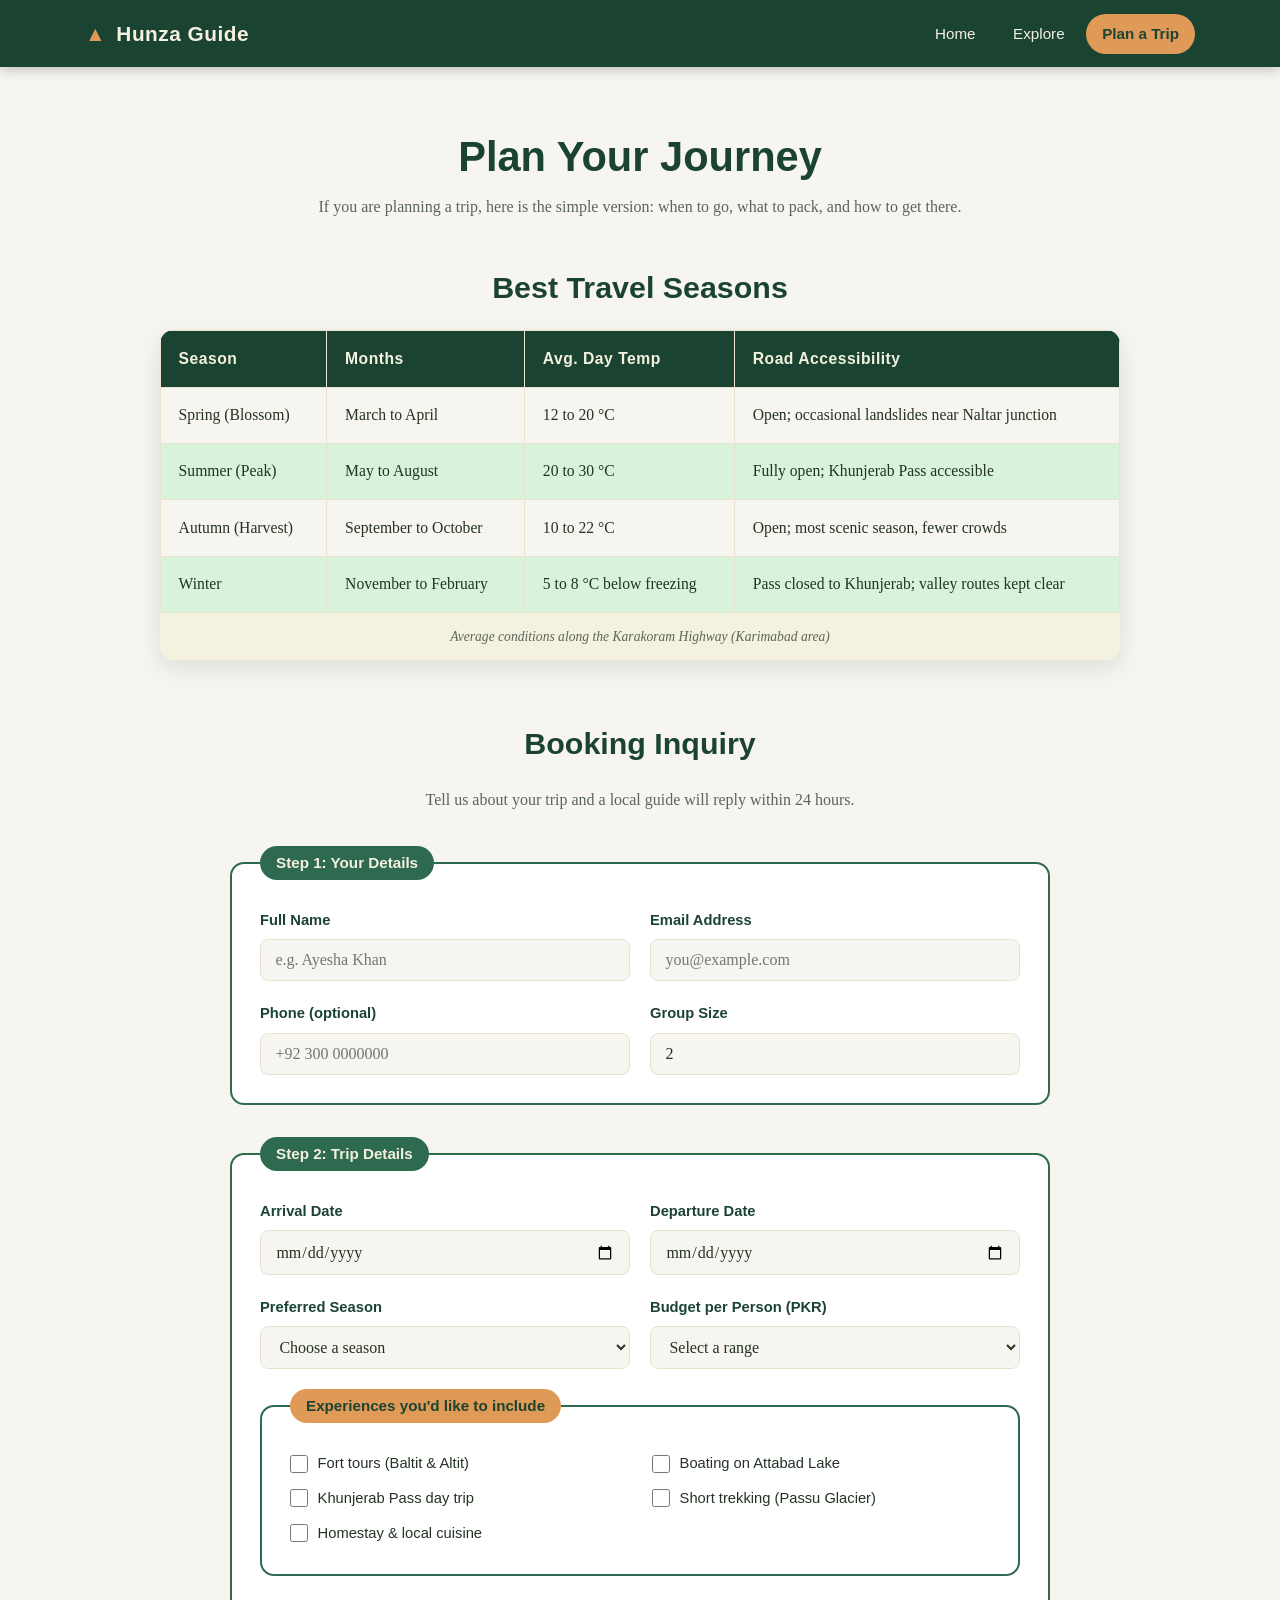
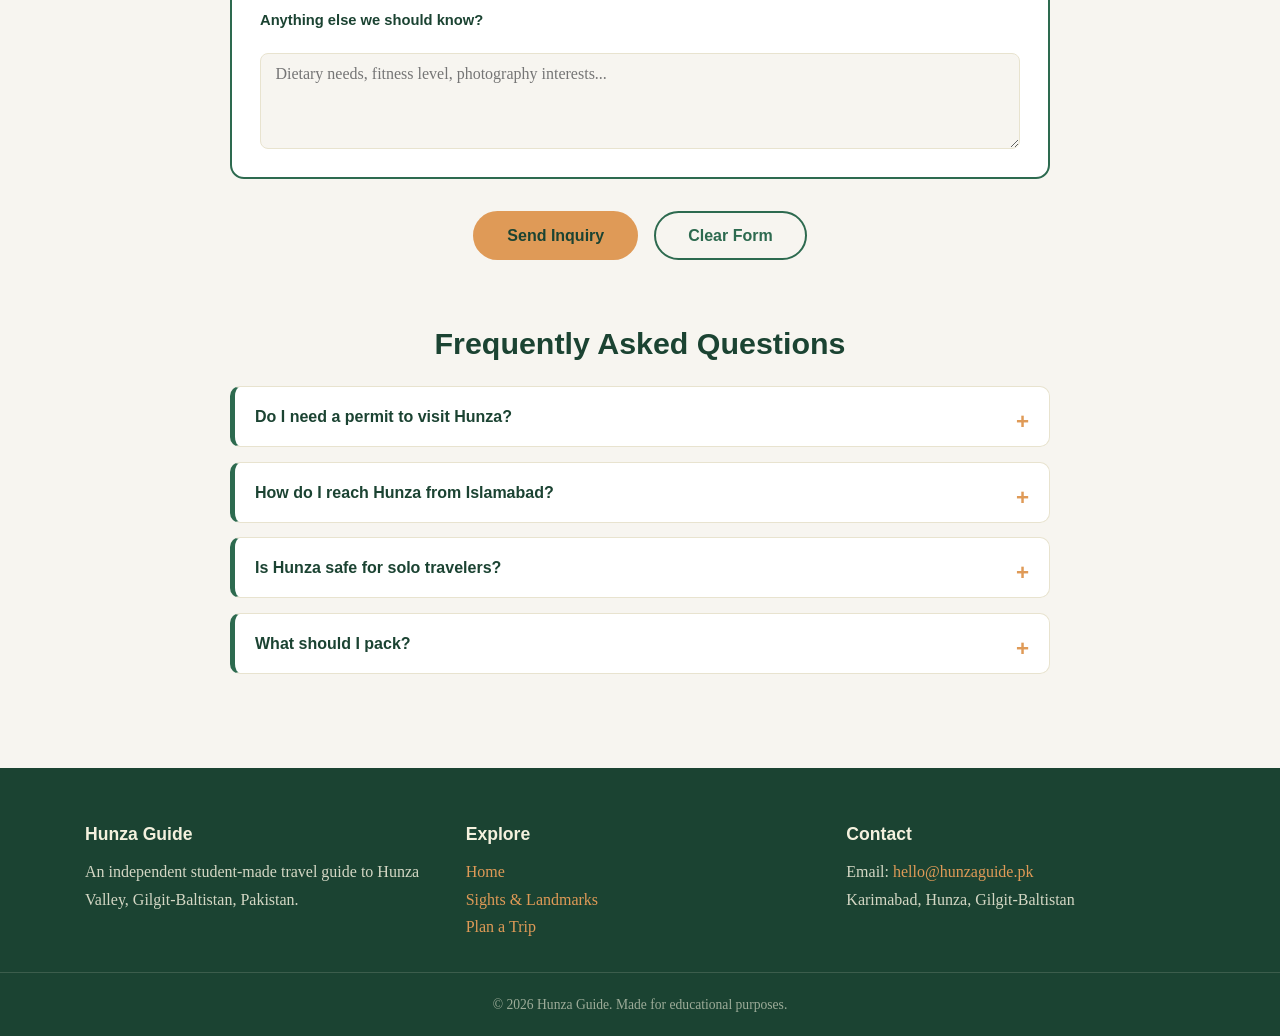
==== plan.html @ df623e7e "Add files via upload" ====
<!DOCTYPE html>
<html lang="en">
<head>
  <meta charset="UTF-8">
  <meta name="viewport" content="width=device-width, initial-scale=1.0">
  <meta name="description" content="Best seasons, road access and a booking inquiry form for your Hunza Valley trip.">
  <title>Plan a Hunza Valley Trip</title>
  <link rel="stylesheet" href="style.css">
</head>
<body>

  <header class="site-header">
    <nav class="navbar" aria-label="Primary navigation">
      <a class="brand" href="index.html">
        <span class="brand-mark" aria-hidden="true">▲</span>
        Hunza Guide
      </a>
      <ul class="nav-links">
        <li><a href="index.html">Home</a></li>
        <li><a href="explore.html">Explore</a></li>
        <li><a class="active" href="plan.html" aria-current="page">Plan a Trip</a></li>
      </ul>
    </nav>
  </header>

  <main>

    <!-- ===================== SEASONS TABLE ===================== -->
    <section class="page-intro" aria-labelledby="plan-heading">
      <h1 id="plan-heading">Plan Your Journey</h1>
      <p>If you are planning a trip, here is the simple version: when to go, what to pack, and how to get there.</p>
    </section>

    <section class="table-section" aria-labelledby="seasons-heading">
      <h2 id="seasons-heading">Best Travel Seasons</h2>
      <div class="table-wrap">
        <table class="seasons-table">
          <caption>Average conditions along the Karakoram Highway (Karimabad area)</caption>
          <thead>
            <tr>
              <th scope="col">Season</th>
              <th scope="col">Months</th>
              <th scope="col">Avg. Day Temp</th>
              <th scope="col">Road Accessibility</th>
            </tr>
          </thead>
          <tbody>
            <tr>
              <td>Spring (Blossom)</td>
              <td>March to April</td>
              <td>12 to 20 °C</td>
              <td>Open; occasional landslides near Naltar junction</td>
            </tr>
            <tr>
              <td>Summer (Peak)</td>
              <td>May to August</td>
              <td>20 to 30 °C</td>
              <td>Fully open; Khunjerab Pass accessible</td>
            </tr>
            <tr>
              <td>Autumn (Harvest)</td>
              <td>September to October</td>
              <td>10 to 22 °C</td>
              <td>Open; most scenic season, fewer crowds</td>
            </tr>
            <tr>
              <td>Winter</td>
              <td>November to February</td>
              <td>5 to 8 °C below freezing</td>
              <td>Pass closed to Khunjerab; valley routes kept clear</td>
            </tr>
          </tbody>
        </table>
      </div>
    </section>

    <!-- ===================== BOOKING INQUIRY FORM ===================== -->
    <section class="form-section" aria-labelledby="form-heading">
      <h2 id="form-heading">Booking Inquiry</h2>
      <p class="form-note">Tell us about your trip and a local guide will reply within 24 hours.</p>

      <form class="booking-form" action="#" method="post">

        <fieldset>
          <legend>Step 1: Your Details</legend>
          <div class="form-grid">
            <label for="fullname">Full Name
              <input type="text" id="fullname" name="fullname" placeholder="e.g. Ayesha Khan" required>
            </label>
            <label for="email">Email Address
              <input type="email" id="email" name="email" placeholder="you@example.com" required>
            </label>
            <label for="phone">Phone (optional)
              <input type="tel" id="phone" name="phone" placeholder="+92 300 0000000">
            </label>
            <label for="group-size">Group Size
              <input type="number" id="group-size" name="group-size" min="1" max="30" value="2">
            </label>
          </div>
        </fieldset>

        <fieldset>
          <legend>Step 2: Trip Details</legend>
          <div class="form-grid">
            <label for="arrival">Arrival Date
              <input type="date" id="arrival" name="arrival" required>
            </label>
            <label for="departure">Departure Date
              <input type="date" id="departure" name="departure" required>
            </label>
            <label for="season">Preferred Season
              <select id="season" name="season" required>
                <option value="">Choose a season</option>
                <option value="spring">Spring (Cherry Blossom)</option>
                <option value="summer">Summer (Peak Season)</option>
                <option value="autumn">Autumn (Golden Hunza)</option>
                <option value="winter">Winter (Quiet &amp; Snow)</option>
              </select>
            </label>
            <label for="budget">Budget per Person (PKR)
              <select id="budget" name="budget">
                <option value="">Select a range</option>
                <option value="economy">Under 40,000</option>
                <option value="comfort">40,000 to 80,000</option>
                <option value="premium">80,000+</option>
              </select>
            </label>
          </div>

          <fieldset class="nested-fieldset">
            <legend>Experiences you'd like to include</legend>
            <div class="checkbox-group">
              <label><input type="checkbox" name="experiences" value="forts"> Fort tours (Baltit &amp; Altit)</label>
              <label><input type="checkbox" name="experiences" value="boating"> Boating on Attabad Lake</label>
              <label><input type="checkbox" name="experiences" value="khunjerab"> Khunjerab Pass day trip</label>
              <label><input type="checkbox" name="experiences" value="trekking"> Short trekking (Passu Glacier)</label>
              <label><input type="checkbox" name="experiences" value="culture"> Homestay &amp; local cuisine</label>
            </div>
          </fieldset>

          <label for="message">Anything else we should know?
            <textarea id="message" name="message" rows="4" placeholder="Dietary needs, fitness level, photography interests..."></textarea>
          </label>
        </fieldset>

        <div class="form-actions">
          <button type="submit" class="btn btn-accent">Send Inquiry</button>
          <button type="reset" class="btn btn-outline">Clear Form</button>
        </div>
      </form>
    </section>

    <!-- ===================== FAQ ACCORDION (pure HTML/CSS) ===================== -->
    <section class="faq-section" aria-labelledby="faq-heading">
      <h2 id="faq-heading">Frequently Asked Questions</h2>

      <details class="faq-item">
        <summary>Do I need a permit to visit Hunza?</summary>
        <p>
          Domestic tourists need no permit. Foreign visitors should travel on a
          valid Pakistan visa; no additional NOC is required for Hunza itself,
          though Khunjerab day trips may involve a quick checkpoint registration.
        </p>
      </details>

      <details class="faq-item">
        <summary>How do I reach Hunza from Islamabad?</summary>
        <p>
          Two main options: a short flight to Gilgit followed by a 2-hour drive,
          or the longer Karakoram Highway road trip, which usually takes 20 to 24
          hours depending on stops and road conditions.
        </p>
      </details>

      <details class="faq-item">
        <summary>Is Hunza safe for solo travelers?</summary>
        <p>
          Hunza is considered one of the safest regions in Pakistan, with very
          low crime and famously welcoming locals. Standard travel precautions
          still apply anywhere.
        </p>
      </details>

      <details class="faq-item">
        <summary>What should I pack?</summary>
        <p>
          Layers are the key. Even in summer, nights can get cold, and the sun is
          stronger at altitude. Bring comfortable shoes, sunscreen, and any
          medicine you usually rely on.
        </p>
      </details>
    </section>

  </main>

  <footer class="site-footer">
    <div class="footer-inner">
      <section aria-label="About this guide">
        <h4>Hunza Guide</h4>
        <p>An independent student-made travel guide to Hunza Valley, Gilgit-Baltistan, Pakistan.</p>
      </section>
      <section aria-label="Quick links">
        <h4>Explore</h4>
        <ul>
          <li><a href="index.html">Home</a></li>
          <li><a href="explore.html">Sights &amp; Landmarks</a></li>
          <li><a href="plan.html">Plan a Trip</a></li>
        </ul>
      </section>
      <section aria-label="Contact information">
        <h4>Contact</h4>
        <p>Email: <a href="mailto:hello@hunzaguide.pk">hello@hunzaguide.pk</a></p>
        <p>Karimabad, Hunza, Gilgit-Baltistan</p>
      </section>
    </div>
    <p class="footer-bottom">&copy; 2026 Hunza Guide. Made for educational purposes.</p>
  </footer>

</body>
</html>
---- style.css ----
/* ============================================================
   HUNZA VALLEY TOURIST GUIDE — MASTER STYLESHEET
   Palette: Forest Green / Light Beige / Warm Terracotta
   ============================================================ */

:root {
  --green-900: #1b4332;
  --green-700: #2d6a4f;
  --green-500: #40916c;
  --green-100: #d8f3dc;
  --beige-50:  #f7f5f0;
  --beige-100: #f4f1de;
  --beige-200: #e8e3cf;
  --accent:    #df9a57;
  --accent-dark: #c47f3d;
  --ink:       #243324;
  --ink-soft:  #5a665a;
  --white:     #ffffff;

  --font-heading: "Segoe UI", "Helvetica Neue", Arial, sans-serif;
  --font-body: Georgia, "Times New Roman", serif;

  --radius: 14px;
  --shadow: 0 8px 24px rgba(27, 67, 50, 0.12);
  --transition: 0.35s ease;
}

/* ---------- Base Reset ---------- */
*,
*::before,
*::after {
  box-sizing: border-box;
  margin: 0;
  padding: 0;
}

html {
  scroll-behavior: smooth;
}

body {
  font-family: var(--font-body);
  background-color: var(--beige-50);
  color: var(--ink);
  line-height: 1.7;
}

img {
  display: block;
  max-width: 100%;
}

h1, h2, h3, h4 {
  font-family: var(--font-heading);
  line-height: 1.25;
  color: var(--green-900);
}

a {
  color: var(--green-700);
}

/* ============================================================
   HEADER & STICKY NAVIGATION
   ============================================================ */
.site-header {
  position: sticky;
  top: 0;
  z-index: 100;
  background-color: var(--green-900);
  box-shadow: 0 2px 12px rgba(0, 0, 0, 0.25);
}

.navbar {
  display: flex;
  align-items: center;
  justify-content: space-between;
  flex-wrap: wrap;
  gap: 0.5rem;
  max-width: 1150px;
  margin: 0 auto;
  padding: 0.85rem 1.25rem;
}

.brand {
  font-family: var(--font-heading);
  font-size: 1.3rem;
  font-weight: 700;
  color: var(--beige-100);
  text-decoration: none;
  letter-spacing: 0.5px;
}

.brand-mark {
  color: var(--accent);
  margin-right: 0.25rem;
}

.nav-links {
  display: flex;
  gap: 0.35rem;
  list-style: none;
}

.nav-links a {
  display: block;
  padding: 0.45rem 1rem;
  border-radius: 999px;
  font-family: var(--font-heading);
  font-size: 0.95rem;
  color: var(--beige-100);
  text-decoration: none;
  transition: background-color var(--transition), color var(--transition);
}

.nav-links a:hover {
  background-color: rgba(244, 241, 222, 0.15);
}

.nav-links a.active {
  background-color: var(--accent);
  color: var(--green-900);
  font-weight: 700;
}

/* ============================================================
   BUTTONS
   ============================================================ */
.btn {
  display: inline-block;
  padding: 0.85rem 2rem;
  border: 2px solid transparent;
  border-radius: 999px;
  font-family: var(--font-heading);
  font-size: 1rem;
  font-weight: 600;
  text-decoration: none;
  cursor: pointer;
  transition: background-color var(--transition), color var(--transition),
              transform var(--transition), border-color var(--transition);
}

.btn-accent {
  background-color: var(--accent);
  color: var(--green-900);
}

.btn-accent:hover {
  background-color: var(--accent-dark);
  color: var(--white);
  transform: translateY(-3px);
}

.btn-outline {
  border-color: var(--green-700);
  background-color: transparent;
  color: var(--green-700);
}

.btn-outline:hover {
  background-color: var(--green-700);
  color: var(--white);
  transform: translateY(-3px);
}

/* ============================================================
   HERO BANNER (index.html)
   ============================================================ */
.hero {
  min-height: 100vh;
  display: flex;
  align-items: center;
  justify-content: center;
  text-align: center;
  background-image: url("https://images.unsplash.com/photo-1506905925346-21bda4d32df4?auto=format&fit=crop&w=1920&q=80");
  background-size: cover;
  background-position: center;
}

.hero-overlay {
  width: 100%;
  min-height: 100vh;
  display: flex;
  flex-direction: column;
  align-items: center;
  justify-content: center;
  gap: 1.2rem;
  padding: 2rem;
  background: linear-gradient(rgba(15, 35, 26, 0.55), rgba(15, 35, 26, 0.65));
}

.hero-kicker {
  font-family: var(--font-heading);
  font-size: 0.95rem;
  letter-spacing: 4px;
  text-transform: uppercase;
  color: var(--accent);
}

.hero-title {
  font-size: clamp(3rem, 9vw, 6rem);
  color: var(--white);
  letter-spacing: 2px;
}

.hero-sub {
  max-width: 620px;
  font-size: 1.15rem;
  color: rgba(255, 255, 255, 0.9);
}

/* ============================================================
   KEY HIGHLIGHTS — FLEXBOX (index.html)
   ============================================================ */
.highlights {
  max-width: 1150px;
  margin: 0 auto;
  padding: 5rem 1.25rem;
}

.section-heading {
  text-align: center;
  margin-bottom: 3rem;
}

.section-heading h2 {
  font-size: 2.2rem;
  margin-bottom: 0.5rem;
}

.section-heading p {
  color: var(--ink-soft);
}

.highlights-flex {
  display: flex;
  gap: 1.75rem;
  justify-content: center;
}

.highlight-card {
  flex: 1 1 0;
  background-color: var(--white);
  border-radius: var(--radius);
  overflow: hidden;
  box-shadow: var(--shadow);
  transition: transform var(--transition), box-shadow var(--transition);
}

.highlight-card:hover {
  transform: translateY(-8px);
  box-shadow: 0 16px 36px rgba(27, 67, 50, 0.2);
}

.highlight-card img {
  width: 100%;
  height: 220px;
  object-fit: cover;
}

.highlight-card h3 {
  padding: 1.25rem 1.5rem 0.25rem;
  font-size: 1.35rem;
}

.highlight-card p {
  padding: 0 1.5rem 1.5rem;
  color: var(--ink-soft);
  font-size: 0.98rem;
}

/* ---------- Intro strip ---------- */
.intro-strip {
  background-color: var(--green-900);
  text-align: center;
  padding: 4.5rem 1.5rem;
}

.intro-strip h2 {
  color: var(--beige-100);
  font-size: 2rem;
  margin-bottom: 1rem;
}

.intro-strip p {
  max-width: 760px;
  margin: 0 auto 2rem;
  color: rgba(244, 241, 222, 0.85);
}

.intro-strip .btn-outline {
  border-color: var(--accent);
  color: var(--accent);
}

.intro-strip .btn-outline:hover {
  background-color: var(--accent);
  color: var(--green-900);
}

/* ============================================================
   PAGE INTRO (explore.html / plan.html)
   ============================================================ */
.page-intro {
  max-width: 1150px;
  margin: 0 auto;
  padding: 4rem 1.25rem 1rem;
  text-align: center;
}

.page-intro h1 {
  font-size: 2.6rem;
  margin-bottom: 0.6rem;
}

.page-intro p {
  color: var(--ink-soft);
}

/* ============================================================
   MASONRY GALLERY — CSS GRID (explore.html)
   ============================================================ */
.gallery-grid {
  max-width: 1150px;
  margin: 0 auto;
  padding: 2rem 1.25rem 5rem;
  display: grid;
  grid-template-columns: repeat(3, 1fr);
  grid-auto-rows: 220px;
  grid-auto-flow: dense;
  gap: 1.25rem;
}

.gallery-card {
  position: relative;
  overflow: hidden;
  border-radius: var(--radius);
  box-shadow: var(--shadow);
  grid-row: span 2;
}

.card-tall   { grid-row: span 3; }
.card-wide   { grid-column: span 2; grid-row: span 2; }

.gallery-card img {
  width: 100%;
  height: 100%;
  object-fit: cover;
  transition: transform 0.6s ease;
}

.gallery-card:hover img {
  transform: scale(1.08);
}

.card-overlay {
  position: absolute;
  inset: 0;
  display: flex;
  flex-direction: column;
  justify-content: flex-end;
  gap: 0.5rem;
  padding: 1.5rem;
  background: linear-gradient(transparent 30%, rgba(27, 67, 50, 0.92));
  opacity: 0;
  transition: opacity var(--transition);
}

.gallery-card:hover .card-overlay {
  opacity: 1;
}

.card-overlay h2 {
  color: var(--white);
  font-size: 1.4rem;
  transform: translateY(12px);
  transition: transform var(--transition);
}

.card-overlay p {
  color: rgba(255, 255, 255, 0.9);
  font-size: 0.95rem;
  transform: translateY(12px);
  transition: transform var(--transition) 0.05s;
}

.gallery-card:hover .card-overlay h2,
.gallery-card:hover .card-overlay p {
  transform: translateY(0);
}

/* ============================================================
   SEASONS TABLE (plan.html)
   ============================================================ */
.table-section {
  max-width: 1000px;
  margin: 0 auto;
  padding: 2rem 1.25rem;
}

.table-section h2,
.form-section h2,
.faq-section h2 {
  font-size: 1.9rem;
  text-align: center;
  margin-bottom: 1.5rem;
}

.table-wrap {
  overflow-x: auto;
  border-radius: var(--radius);
  box-shadow: var(--shadow);
}

.seasons-table {
  width: 100%;
  border-collapse: collapse;
  background-color: var(--beige-100);
  font-size: 0.98rem;
}

.seasons-table caption {
  caption-side: bottom;
  padding: 0.75rem;
  font-size: 0.85rem;
  font-style: italic;
  color: var(--ink-soft);
  background-color: var(--beige-100);
}

.seasons-table th,
.seasons-table td {
  padding: 0.9rem 1.1rem;
  text-align: left;
  border: 1px solid var(--beige-200);
}

.seasons-table thead th {
  background-color: var(--green-900);
  color: var(--beige-100);
  font-family: var(--font-heading);
  letter-spacing: 0.5px;
}

/* Zebra striping via :nth-child */
.seasons-table tbody tr:nth-child(odd) {
  background-color: var(--beige-50);
}

.seasons-table tbody tr:nth-child(even) {
  background-color: var(--green-100);
}

.seasons-table tbody tr:hover {
  background-color: rgba(223, 154, 87, 0.25);
}

/* ============================================================
   BOOKING FORM (plan.html)
   ============================================================ */
.form-section {
  max-width: 860px;
  margin: 0 auto;
  padding: 2rem 1.25rem 3rem;
}

.form-note {
  text-align: center;
  color: var(--ink-soft);
  margin-bottom: 2rem;
}

.booking-form fieldset {
  border: 2px solid var(--green-700);
  border-radius: var(--radius);
  padding: 1.75rem;
  margin-bottom: 2rem;
  background-color: var(--white);
}

.booking-form legend {
  padding: 0.25rem 1rem;
  border-radius: 999px;
  background-color: var(--green-700);
  color: var(--beige-100);
  font-family: var(--font-heading);
  font-weight: 600;
  font-size: 0.95rem;
}

.nested-fieldset {
  border-style: dashed;
  border-color: var(--accent);
  margin-top: 1.25rem;
}

.nested-fieldset legend {
  background-color: var(--accent);
  color: var(--green-900);
}

.form-grid {
  display: grid;
  grid-template-columns: 1fr 1fr;
  gap: 1.25rem;
}

.booking-form label {
  display: block;
  font-family: var(--font-heading);
  font-size: 0.92rem;
  font-weight: 600;
  color: var(--green-900);
}

.booking-form input[type="text"],
.booking-form input[type="email"],
.booking-form input[type="tel"],
.booking-form input[type="number"],
.booking-form input[type="date"],
.booking-form select,
.booking-form textarea {
  display: block;
  width: 100%;
  margin-top: 0.4rem;
  padding: 0.7rem 0.9rem;
  border: 1.5px solid var(--beige-200);
  border-radius: 8px;
  background-color: var(--beige-50);
  font-family: var(--font-body);
  font-size: 1rem;
  color: var(--ink);
  transition: border-color var(--transition), box-shadow var(--transition);
}

/* Beautiful glow on focus */
.booking-form input:focus,
.booking-form select:focus,
.booking-form textarea:focus {
  outline: none;
  border-color: var(--accent);
  box-shadow: 0 0 0 4px rgba(223, 154, 87, 0.35);
  background-color: var(--white);
}

.checkbox-group {
  display: grid;
  grid-template-columns: 1fr 1fr;
  gap: 0.6rem 1.5rem;
}

.checkbox-group label {
  display: flex;
  align-items: center;
  gap: 0.6rem;
  font-weight: 400;
  color: var(--ink);
}

.checkbox-group input[type="checkbox"] {
  width: 18px;
  height: 18px;
  accent-color: var(--green-700);
  cursor: pointer;
}

.booking-form textarea {
  margin-top: 1.25rem;
  resize: vertical;
}

.form-actions {
  display: flex;
  gap: 1rem;
  justify-content: center;
  flex-wrap: wrap;
}

/* ============================================================
   FAQ ACCORDION — details/summary (plan.html)
   ============================================================ */
.faq-section {
  max-width: 860px;
  margin: 0 auto;
  padding: 1rem 1.25rem 5rem;
}

.faq-item {
  border: 1.5px solid var(--beige-200);
  border-left: 5px solid var(--green-700);
  border-radius: 10px;
  background-color: var(--white);
  margin-bottom: 0.9rem;
  overflow: hidden;
  transition: border-left-color var(--transition);
}

.faq-item[open] {
  border-left-color: var(--accent);
}

.faq-item summary {
  list-style: none;
  cursor: pointer;
  padding: 1rem 1.25rem;
  font-family: var(--font-heading);
  font-weight: 600;
  color: var(--green-900);
  position: relative;
  transition: background-color var(--transition);
}

.faq-item summary::-webkit-details-marker {
  display: none; /* remove default arrow */
}

.faq-item summary::after {
  content: "+";
  position: absolute;
  right: 1.25rem;
  font-size: 1.4rem;
  color: var(--accent);
  transition: transform var(--transition);
}

.faq-item[open] summary::after {
  transform: rotate(45deg);
}

.faq-item summary:hover {
  background-color: var(--beige-100);
}

.faq-item p {
  padding: 0 1.25rem 1.25rem;
  color: var(--ink-soft);
}

/* ============================================================
   FOOTER
   ============================================================ */
.site-footer {
  background-color: var(--green-900);
  color: rgba(244, 241, 222, 0.85);
}

.footer-inner {
  max-width: 1150px;
  margin: 0 auto;
  padding: 3.5rem 1.25rem 2rem;
  display: grid;
  grid-template-columns: repeat(3, 1fr);
  gap: 2rem;
}

.site-footer h4 {
  color: var(--beige-100);
  font-size: 1.1rem;
  margin-bottom: 0.75rem;
}

.site-footer ul {
  list-style: none;
}

.site-footer a {
  color: var(--accent);
  text-decoration: none;
}

.site-footer a:hover {
  text-decoration: underline;
}

.footer-bottom {
  text-align: center;
  padding: 1.25rem;
  border-top: 1px solid rgba(244, 241, 222, 0.15);
  font-size: 0.85rem;
  color: rgba(244, 241, 222, 0.6);
}

/* ============================================================
   RESPONSIVE MEDIA QUERIES
   ============================================================ */

/* Tablets */
@media (max-width: 900px) {
  .gallery-grid {
    grid-template-columns: repeat(2, 1fr);
  }

  .highlights-flex {
    flex-wrap: wrap;
  }

  .highlight-card {
    flex: 1 1 45%;
  }

  .footer-inner {
    grid-template-columns: 1fr 1fr;
  }
}

/* Mobile phones */
@media (max-width: 600px) {
  .navbar {
    flex-direction: column;
    gap: 0.6rem;
  }

  .nav-links {
    width: 100%;
    justify-content: center;
  }

  .nav-links a {
    padding: 0.4rem 0.8rem;
    font-size: 0.88rem;
  }

  .highlights-flex {
    flex-direction: column;
  }

  .highlight-card {
    flex: 1 1 100%;
  }

  .gallery-grid {
    grid-template-columns: 1fr;
    grid-auto-rows: 260px;
  }

  .card-wide {
    grid-column: span 1;
  }

  .form-grid,
  .checkbox-group {
    grid-template-columns: 1fr;
  }

  .footer-inner {
    grid-template-columns: 1fr;
    text-align: center;
  }

  .hero-title {
    font-size: 3rem;
  }

  .booking-form fieldset {
    padding: 1.25rem;
  }
}
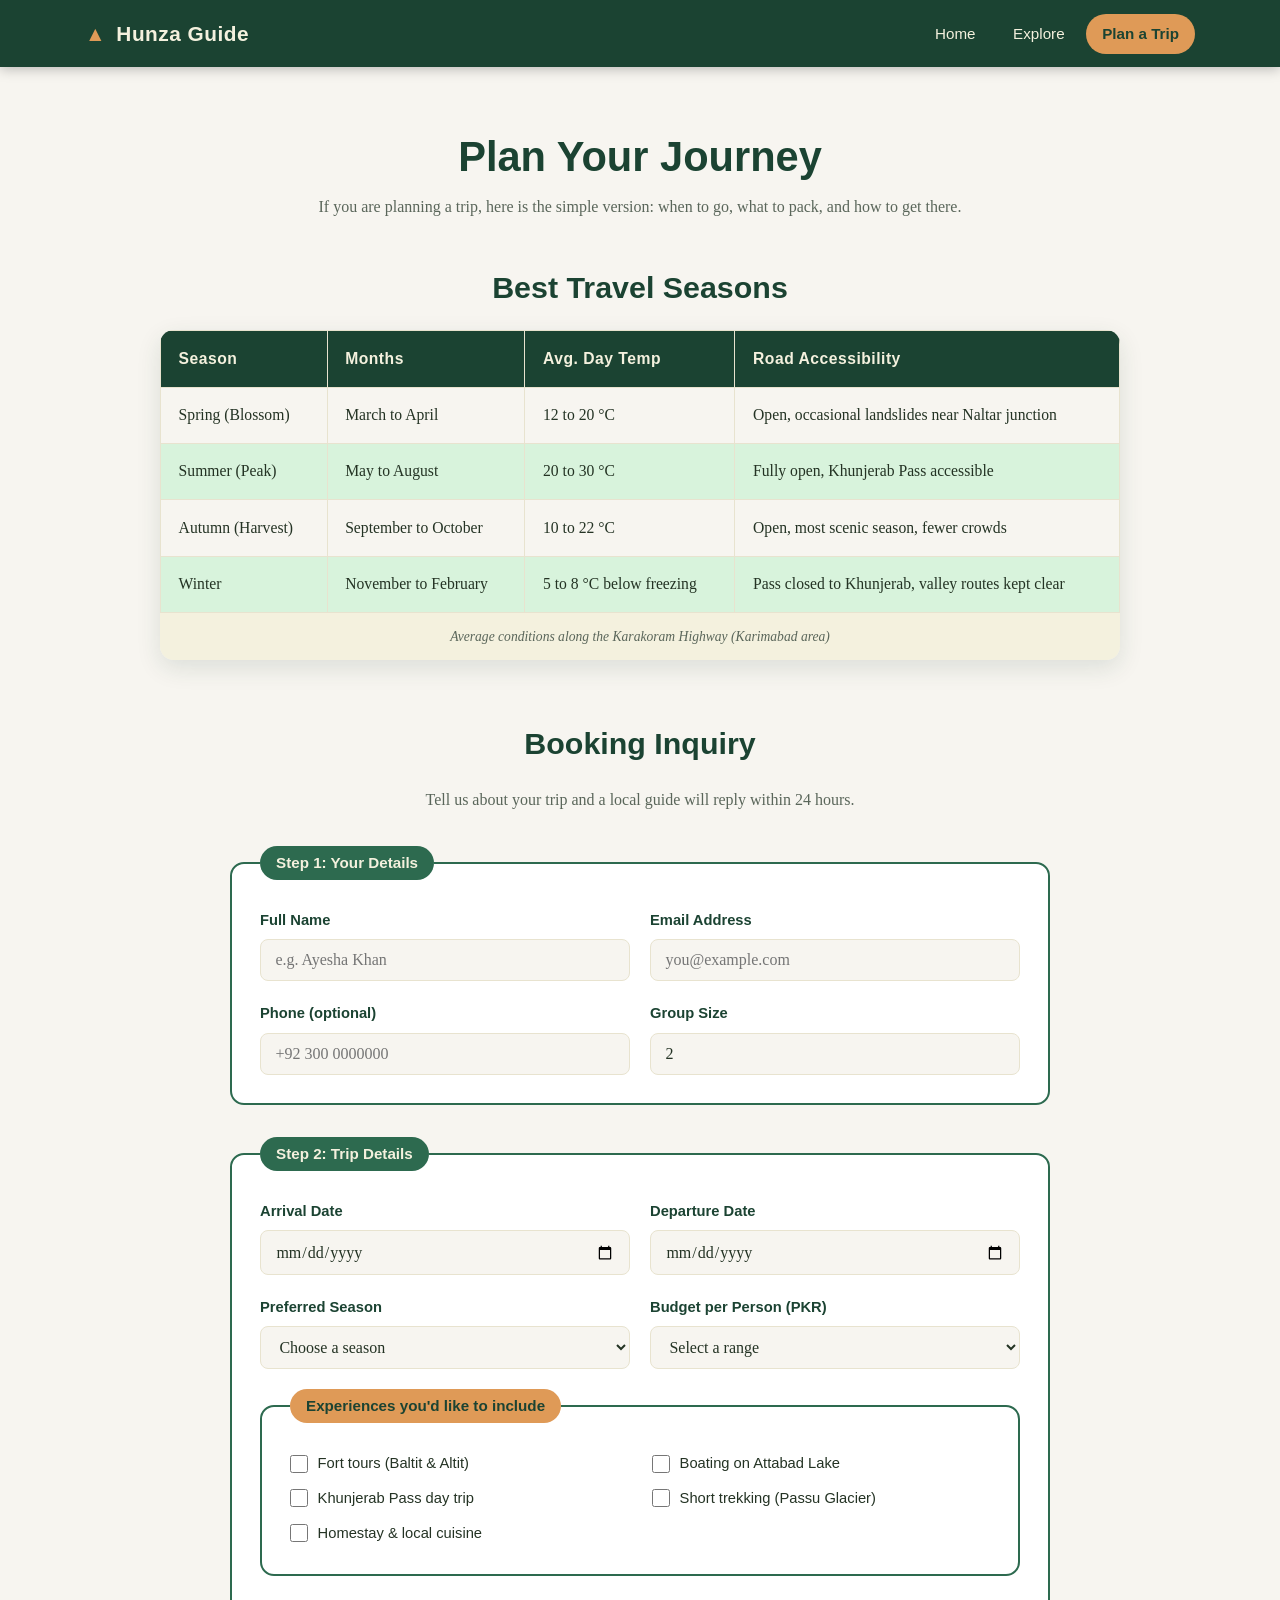
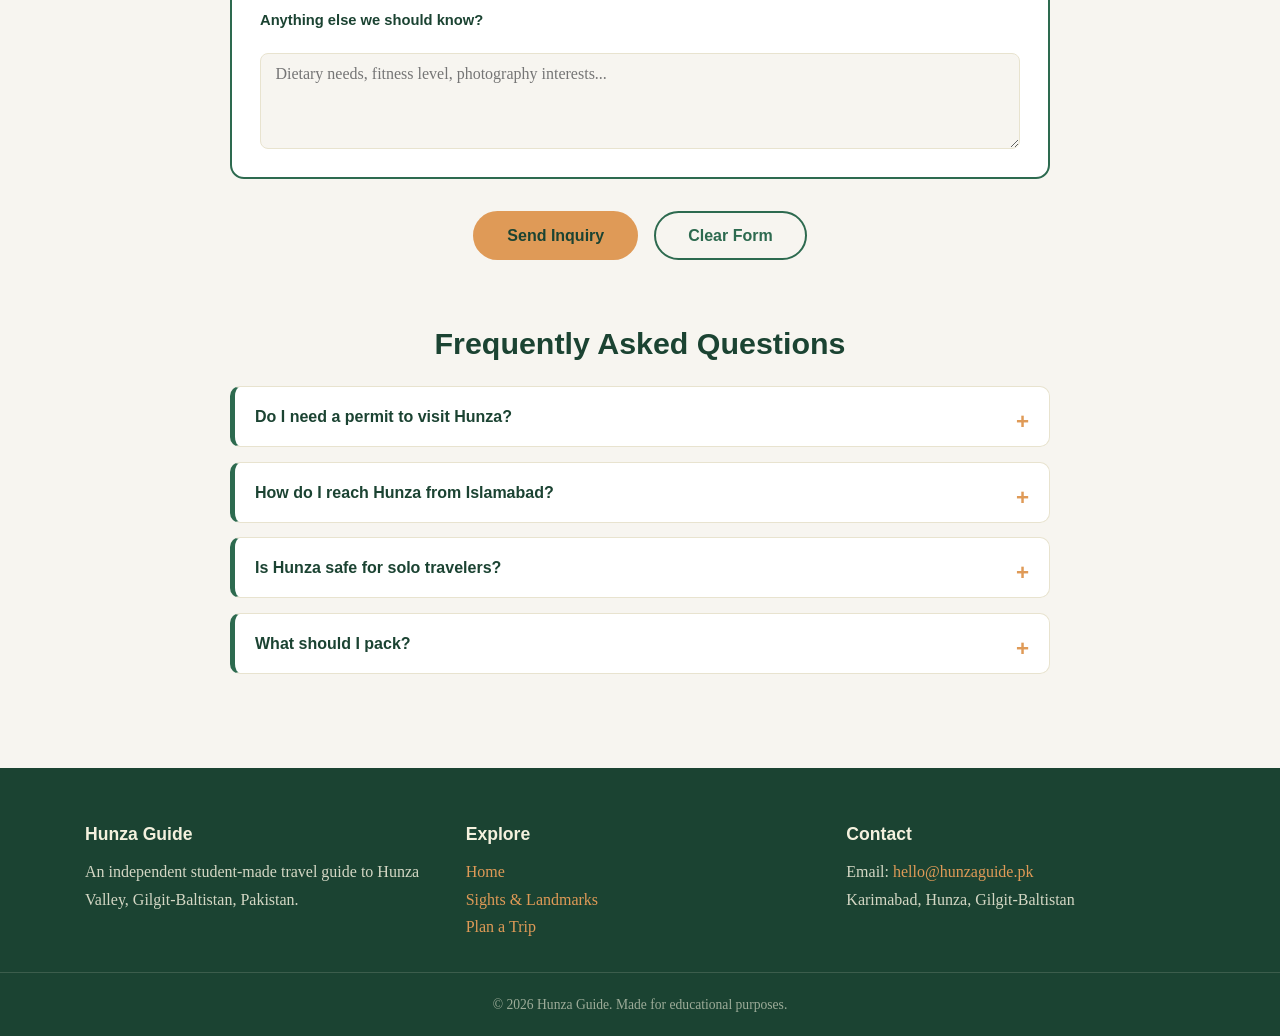
==== commit b635de37: "Remove semicolons from table cell descriptions" ====
--- a/plan.html
+++ b/plan.html
@@ -49,25 +49,25 @@
               <td>Spring (Blossom)</td>
               <td>March to April</td>
               <td>12 to 20 °C</td>
-              <td>Open; occasional landslides near Naltar junction</td>
+              <td>Open, occasional landslides near Naltar junction</td>
             </tr>
             <tr>
               <td>Summer (Peak)</td>
               <td>May to August</td>
               <td>20 to 30 °C</td>
-              <td>Fully open; Khunjerab Pass accessible</td>
+              <td>Fully open, Khunjerab Pass accessible</td>
             </tr>
             <tr>
               <td>Autumn (Harvest)</td>
               <td>September to October</td>
               <td>10 to 22 °C</td>
-              <td>Open; most scenic season, fewer crowds</td>
+              <td>Open, most scenic season, fewer crowds</td>
             </tr>
             <tr>
               <td>Winter</td>
               <td>November to February</td>
               <td>5 to 8 °C below freezing</td>
-              <td>Pass closed to Khunjerab; valley routes kept clear</td>
+              <td>Pass closed to Khunjerab, valley routes kept clear</td>
             </tr>
           </tbody>
         </table>
